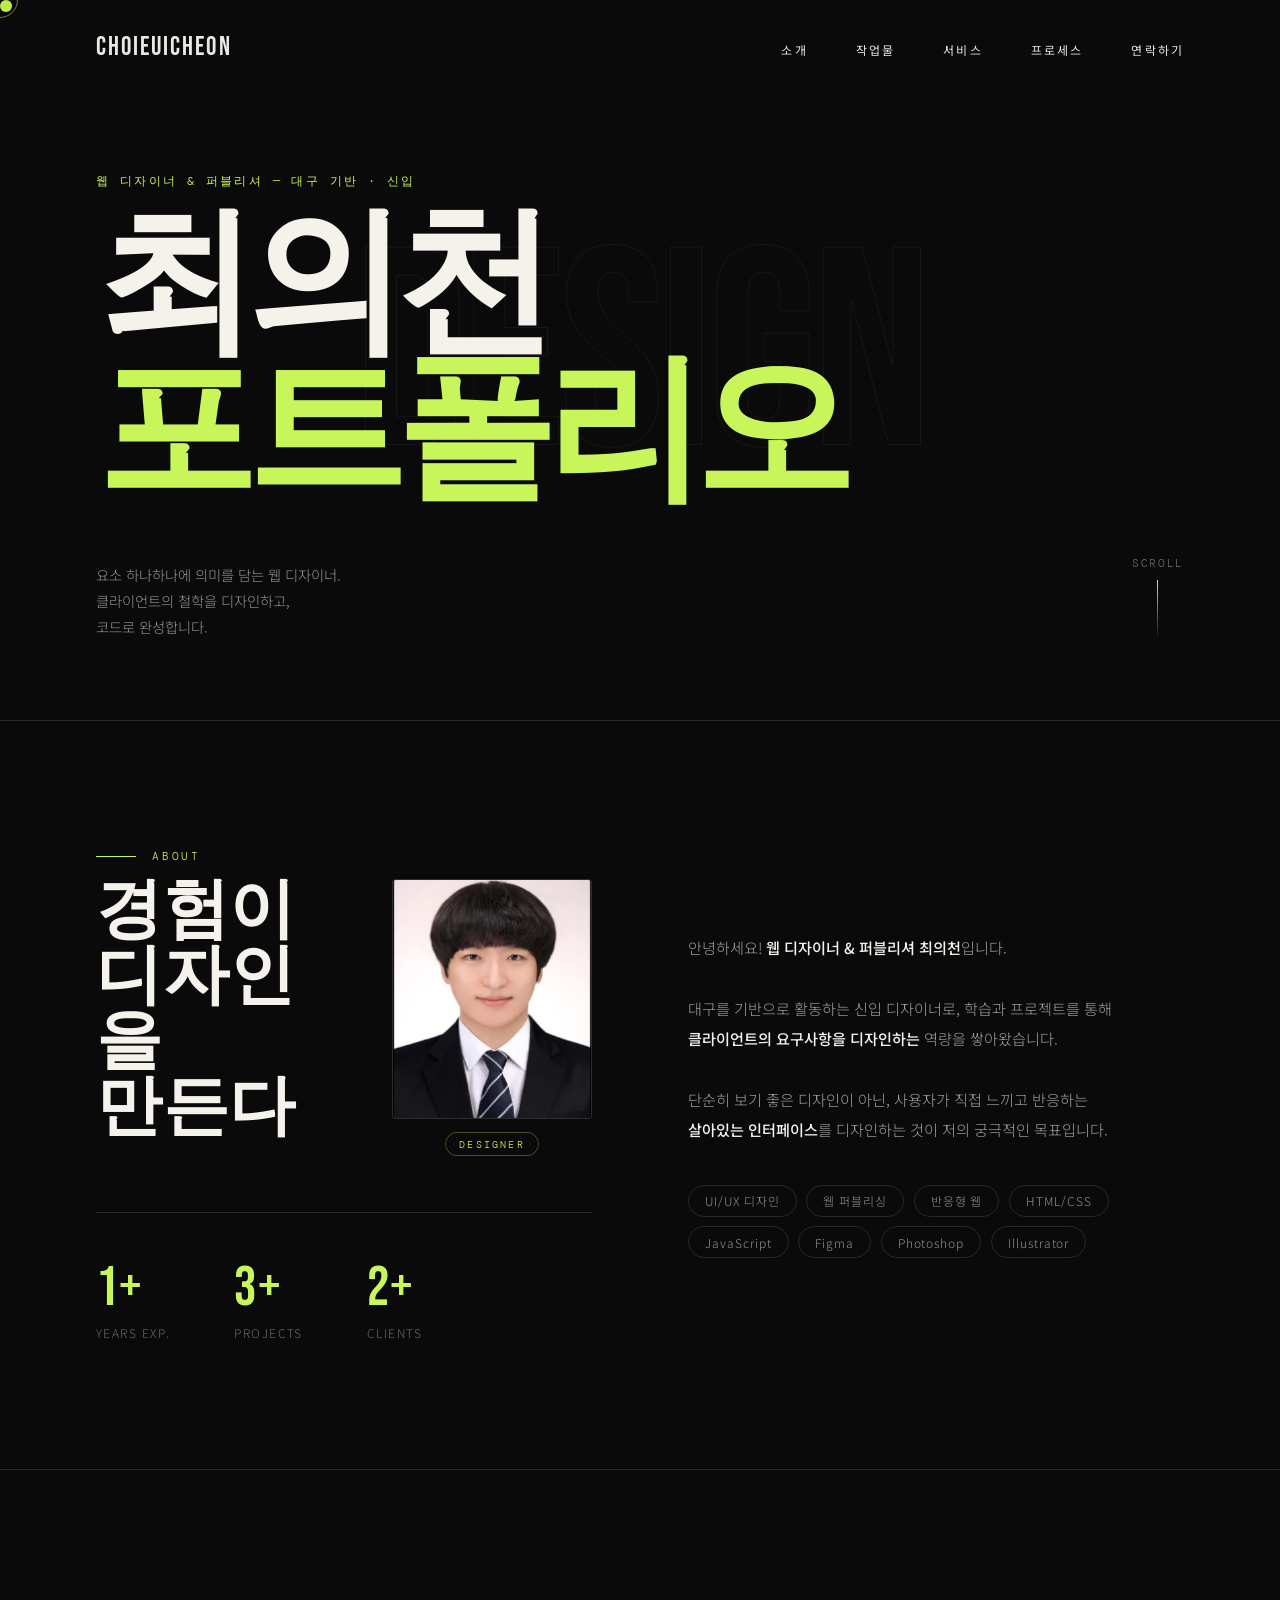
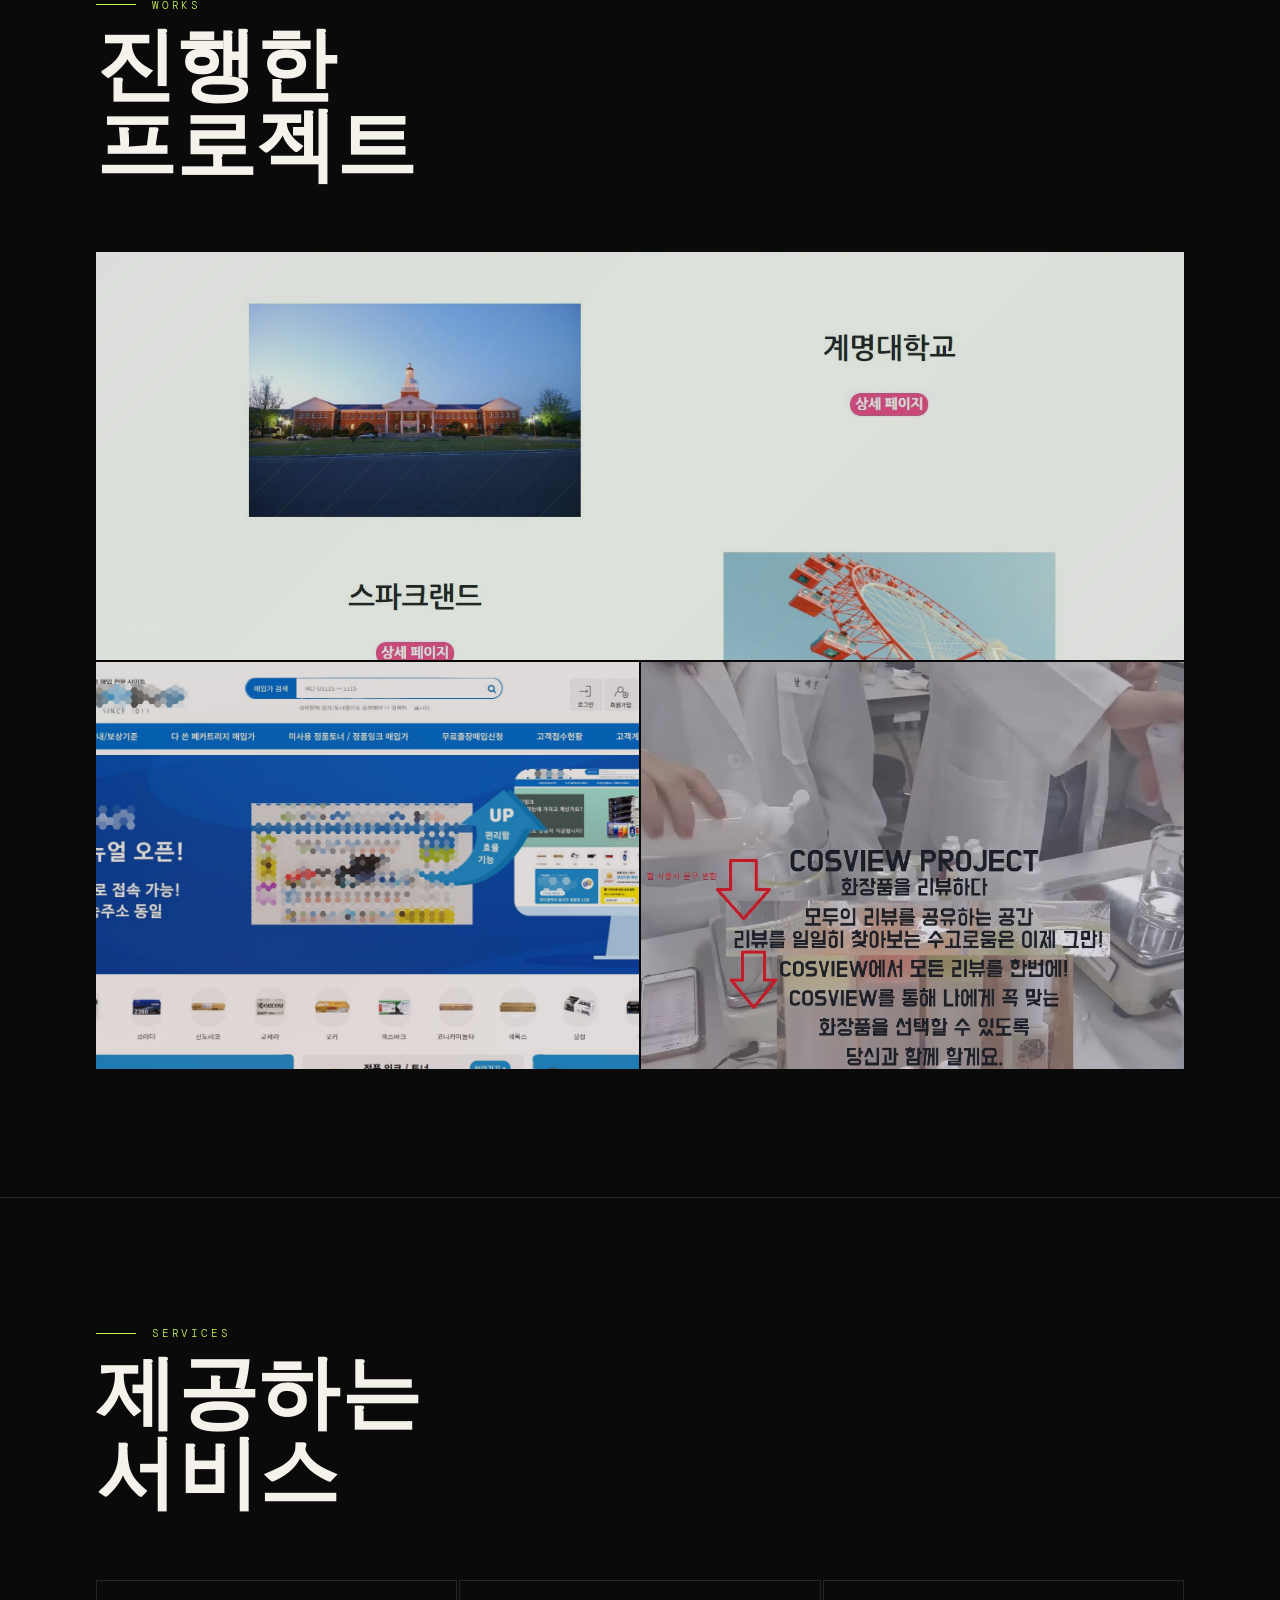
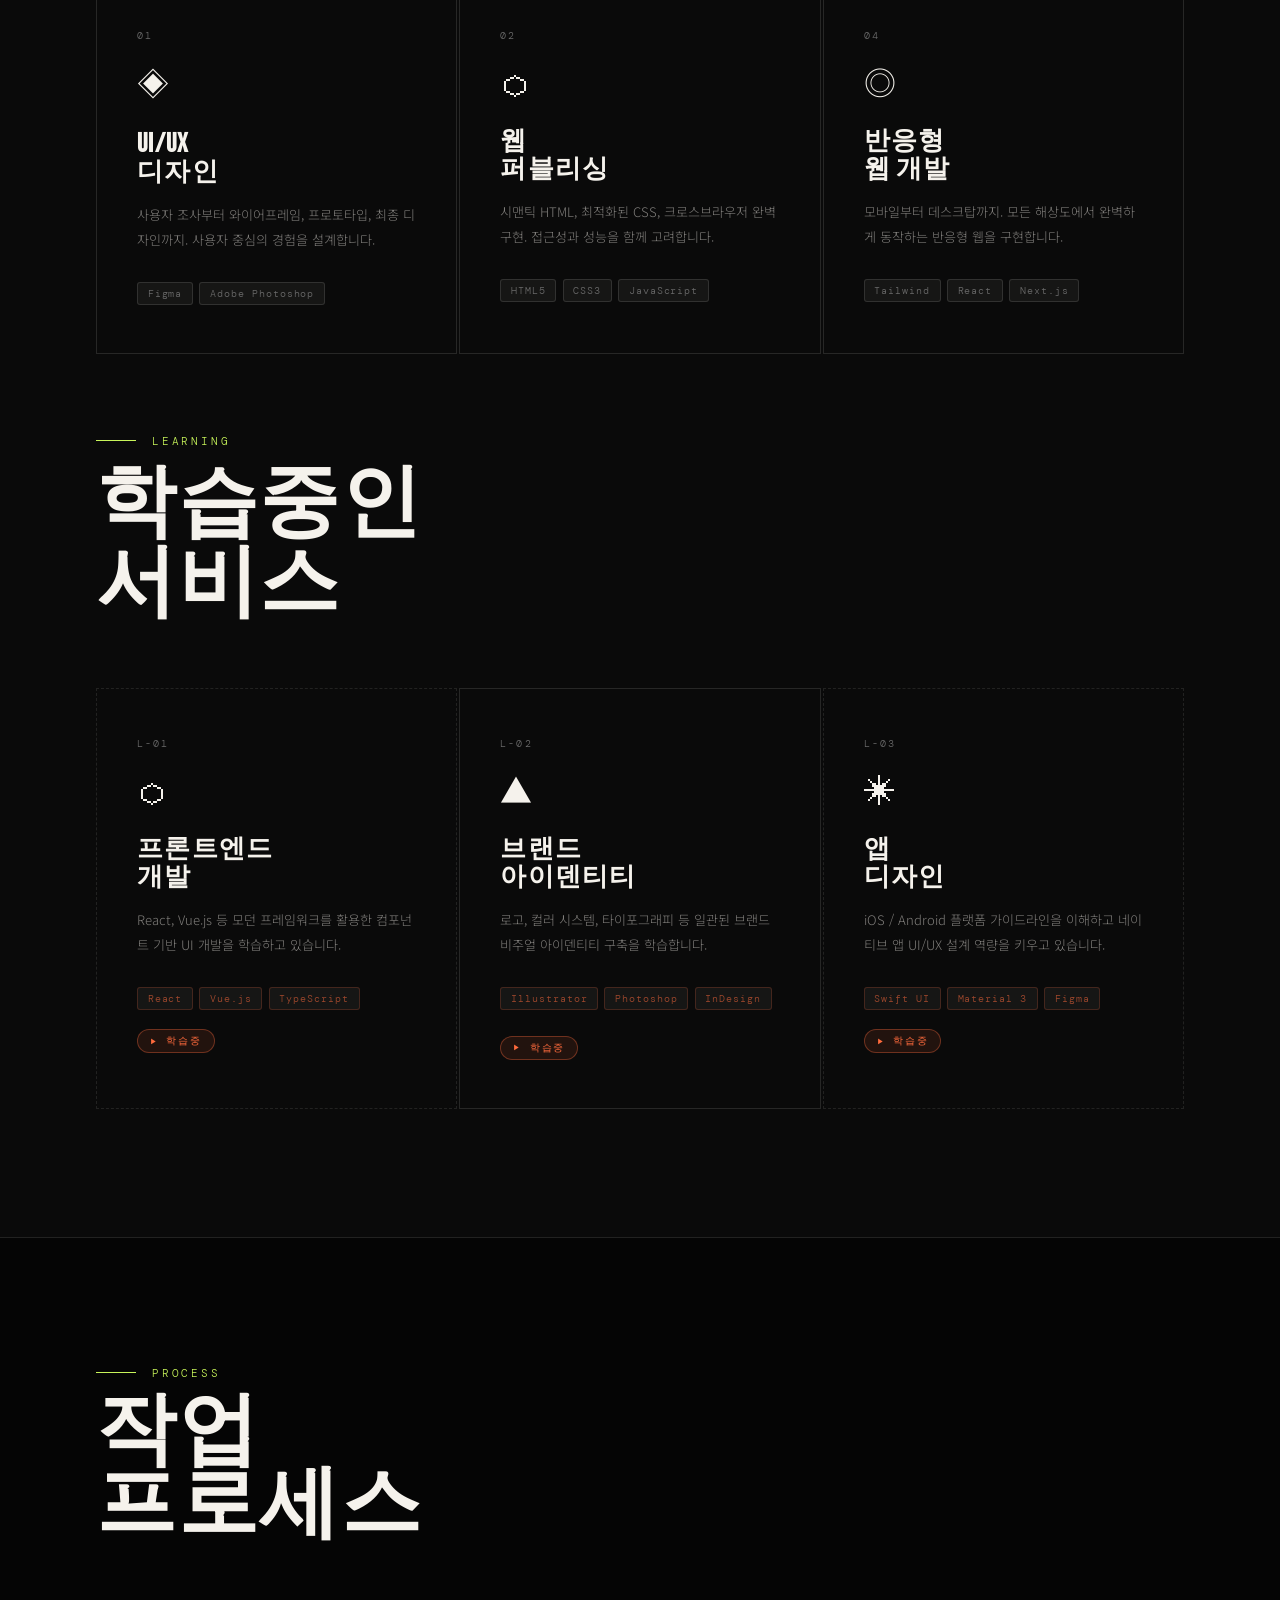
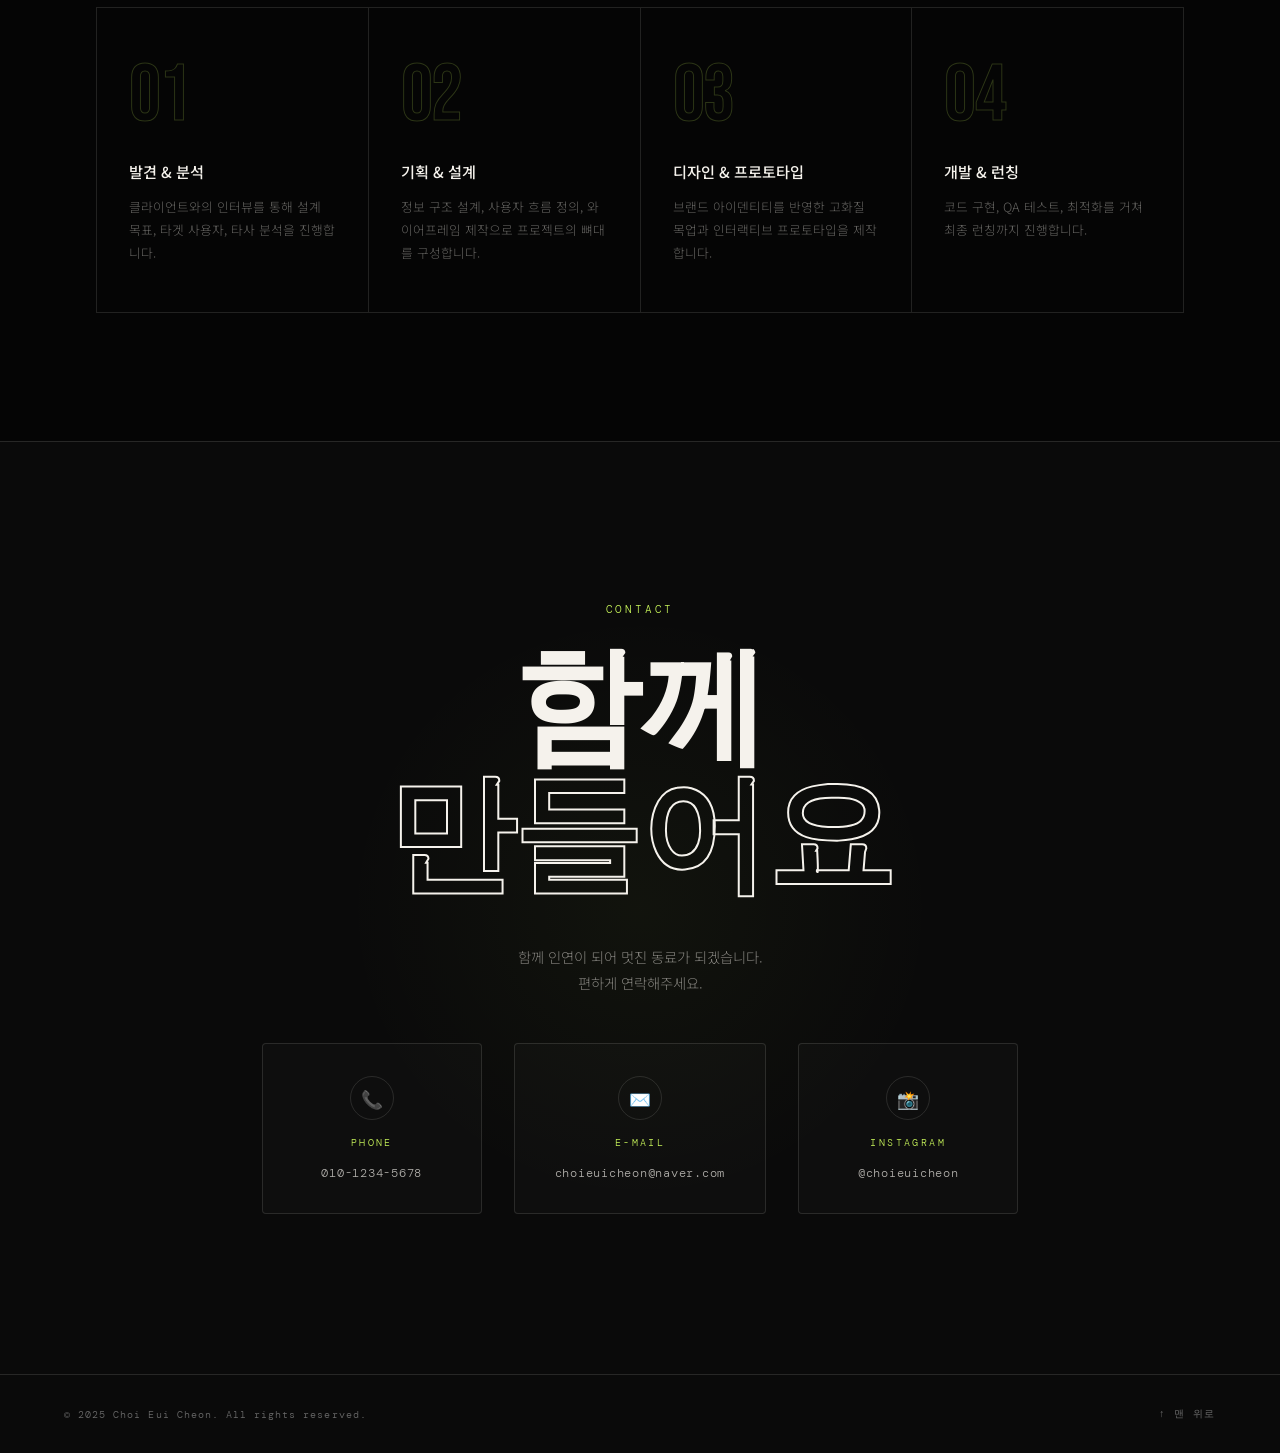
==== index.html @ fceb73e9 "26.05.11" ====
<!DOCTYPE html>
<html lang="ko">
<head>
<meta charset="UTF-8">
<meta name="viewport" content="width=1280, initial-scale=1.0, maximum-scale=1.0, user-scalable=no">
<title>최의천 — 웹 디자이너 & 퍼블리셔</title>
<link rel="preconnect" href="https://fonts.googleapis.com">
<link rel="preconnect" href="https://fonts.gstatic.com" crossorigin>
<link href="https://fonts.googleapis.com/css2?family=Bebas+Neue&family=Noto+Sans+KR:wght@300;400;500;700&family=DM+Mono:ital@0;1&display=swap" rel="stylesheet">

<style>
  *, *::before, *::after { box-sizing: border-box; margin: 0; padding: 0; }

  :root {
    --black: #0a0a0a;
    --white: #f5f2ec;
    --accent: #c8f55a;
    --accent2: #ff6b3d;
    --muted: #6b6b6b;
    --border: rgba(245,242,236,0.12);
    --font-display: 'Bebas Neue', sans-serif;
    --font-body: 'Noto Sans KR', sans-serif;
    --font-mono: 'DM Mono', monospace;
  }

  html { scroll-behavior: smooth; }

  body {
    background: var(--black);
    color: var(--white);
    font-family: var(--font-body);
    font-weight: 300;
    overflow-x: hidden;
    cursor: none;
    min-width: 1280px;
  }

  /* 커스텀 커서 */
  .cursor {
    width: 12px; height: 12px;
    background: var(--accent);
    border-radius: 50%;
    position: fixed;
    top: 0; left: 0;
    pointer-events: none;
    z-index: 9999;
    transition: transform 0.15s ease;
    mix-blend-mode: difference;
  }
  .cursor-follower {
    width: 36px; height: 36px;
    border: 1px solid var(--accent);
    border-radius: 50%;
    position: fixed;
    top: 0; left: 0;
    pointer-events: none;
    z-index: 9998;
    transition: transform 0.35s ease, width 0.3s, height 0.3s, opacity 0.3s;
    opacity: 0.5;
  }

  /* 네비게이션 */
  nav {
    position: fixed;
    top: 0; left: 0;
    width: 1280px;
    min-width: 1280px;
    z-index: 100;
    padding: 2rem 6rem;
    display: flex;
    justify-content: space-between;
    align-items: center;
    mix-blend-mode: difference;
  }

  .nav-logo {
    font-family: var(--font-display);
    font-size: 1.6rem;
    letter-spacing: 0.08em;
    color: var(--white);
    text-decoration: none;
  }

  .nav-links {
    display: flex;
    gap: 3rem;
    list-style: none;
  }

  .nav-links a {
    font-size: 0.75rem;
    letter-spacing: 0.18em;
    text-transform: uppercase;
    color: var(--white);
    text-decoration: none;
    font-weight: 400;
    transition: color 0.3s;
    position: relative;
  }

  .nav-links a::after {
    content: '';
    position: absolute;
    bottom: -4px; left: 0;
    width: 0; height: 1px;
    background: var(--accent);
    transition: width 0.3s;
  }

  .nav-links a:hover::after { width: 100%; }

  /* 히어로 섹션 */
  #hero {
    min-height: 720px;
    display: flex;
    flex-direction: column;
    justify-content: flex-end;
    padding: 0 6rem 5rem;
    position: relative;
    overflow: hidden;
  }

  .hero-bg-text {
    position: absolute;
    top: 50%;
    left: 50%;
    transform: translate(-50%, -50%);
    font-family: var(--font-display);
    font-size: 282px;
    color: transparent;
    -webkit-text-stroke: 1px rgba(245,242,236,0.05);
    white-space: nowrap;
    pointer-events: none;
    user-select: none;
    letter-spacing: -0.02em;
  }

  .hero-tag {
    font-family: var(--font-mono);
    font-size: 0.75rem;
    color: var(--accent);
    letter-spacing: 0.2em;
    text-transform: uppercase;
    margin-bottom: 1.5rem;
    opacity: 0;
    animation: fadeUp 0.8s 0.3s forwards;
  }

  .hero-title {
    font-family: var(--font-display);
    font-size: 10rem;
    line-height: 0.92;
    letter-spacing: -0.065em;
    opacity: 0;
    animation: fadeUp 0.8s 0.5s forwards;
  }

  .hero-title span {
    display: block;
    color: var(--accent);
  }

  .hero-bottom {
    display: flex;
    justify-content: space-between;
    align-items: flex-end;
    margin-top: 3rem;
    opacity: 0;
    animation: fadeUp 0.8s 0.8s forwards;
  }

  .hero-desc {
    max-width: 320px;
    font-size: 0.9rem;
    line-height: 1.8;
    color: rgba(245,242,236,0.6);
  }

  .hero-scroll {
    display: flex;
    flex-direction: column;
    align-items: center;
    gap: 0.6rem;
    font-family: var(--font-mono);
    font-size: 0.7rem;
    letter-spacing: 0.15em;
    color: var(--muted);
    text-transform: uppercase;
  }

  .scroll-line {
    width: 1px;
    height: 60px;
    background: linear-gradient(to bottom, var(--accent), transparent);
    animation: scrollDown 2s ease-in-out infinite;
  }

  @keyframes scrollDown {
    0% { transform: scaleY(0); transform-origin: top; }
    50% { transform: scaleY(1); transform-origin: top; }
    51% { transform: scaleY(1); transform-origin: bottom; }
    100% { transform: scaleY(0); transform-origin: bottom; }
  }

  @keyframes fadeUp {
    from { opacity: 0; transform: translateY(40px); }
    to { opacity: 1; transform: translateY(0); }
  }

  /* 섹션 공통 */
  section {
    padding: 8rem 6rem;
  }

  .section-label {
    font-family: var(--font-mono);
    font-size: 0.7rem;
    letter-spacing: 0.25em;
    text-transform: uppercase;
    color: var(--accent);
    margin-bottom: 1rem;
    display: flex;
    align-items: center;
    gap: 1rem;
  }

  .section-label::before {
    content: '';
    display: inline-block;
    width: 40px;
    height: 1px;
    background: var(--accent);
  }

  /* 어바웃 */
  #about {
    display: grid;
    grid-template-columns: 1fr 1fr;
    gap: 6rem;
    align-items: center;
    border-top: 1px solid var(--border);
  }

  .about-title {
    font-family: var(--font-display);
    font-size: 4.1rem;
    line-height: 1.0;
    letter-spacing: 0.01em;
  }

  .about-body {
    font-size: 0.95rem;
    line-height: 2;
    color: rgba(245,242,236,0.65);
  }

  .about-body strong {
    color: var(--white);
    font-weight: 500;
  }

  .skill-tags {
    display: flex;
    flex-wrap: wrap;
    gap: 0.6rem;
    margin-top: 2.5rem;
  }

  .skill-tag {
    padding: 0.4rem 1rem;
    border: 1px solid var(--border);
    border-radius: 100px;
    font-size: 0.75rem;
    letter-spacing: 0.08em;
    color: rgba(245,242,236,0.6);
    transition: all 0.3s;
  }

  .skill-tag:hover {
    border-color: var(--accent);
    color: var(--accent);
    background: rgba(200,245,90,0.05);
  }

  /* 어바웃 - 타이틀 + 프로필 사진 행 */
  .about-title-row {
    display: flex;
    align-items: flex-start;
    gap: 3rem;
    margin-bottom: 3rem;
  }

  .about-title-row .about-title {
    flex: 1;
  }

  .about-profile {
    flex-shrink: 0;
    display: flex;
    flex-direction: column;
    align-items: center;
    gap: 0.8rem;
    position: relative;
  }

  .about-profile-img {
    width: 200px;
    height: 240px;
    border: 1px solid var(--border);
    border-radius: 4px;
    overflow: hidden;
    position: relative;
    background: rgba(245,242,236,0.03);
    cursor: pointer;
    transition: border-color 0.3s, box-shadow 0.3s;
  }

  .about-profile-img:hover {
    border-color: var(--accent);
    box-shadow: 0 0 0 1px var(--accent), 0 8px 32px rgba(200,245,90,0.1);
  }

  .about-profile-img img {
    width: 100%;
    height: 100%;
    object-fit: cover;
    display: none;
  }

  .about-profile-img img.loaded {
    display: block;
  }

  .about-profile-placeholder {
    position: absolute;
    inset: 0;
    display: flex;
    flex-direction: column;
    align-items: center;
    justify-content: center;
    gap: 0.8rem;
    transition: opacity 0.3s;
  }

  .about-profile-img img.loaded ~ .about-profile-placeholder {
    opacity: 0;
    pointer-events: none;
  }

  .profile-icon {
    font-size: 1.4rem;
    color: var(--muted);
    width: 48px;
    height: 48px;
    border: 1px dashed var(--muted);
    border-radius: 50%;
    display: flex;
    align-items: center;
    justify-content: center;
    transition: border-color 0.3s, color 0.3s;
  }

  .about-profile-img:hover .profile-icon {
    border-color: var(--accent);
    color: var(--accent);
  }

  .profile-hint {
    font-family: var(--font-mono);
    font-size: 0.62rem;
    color: var(--muted);
    text-align: center;
    line-height: 1.6;
    letter-spacing: 0.05em;
    transition: color 0.3s;
  }

  .about-profile-img:hover .profile-hint {
    color: rgba(200,245,90,0.7);
  }

  .about-profile-badge {
    font-family: var(--font-mono);
    font-size: 0.62rem;
    letter-spacing: 0.22em;
    color: var(--accent);
    border: 1px solid rgba(200,245,90,0.3);
    padding: 0.3rem 0.8rem;
    border-radius: 100px;
  }

  .profile-url-form {
    display: none;
    position: absolute;
    bottom: calc(100% + 0.5rem);
    left: 50%;
    transform: translateX(-50%);
    background: #1a1a1a;
    border: 1px solid var(--border);
    border-radius: 8px;
    padding: 0.8rem;
    width: 240px;
    z-index: 10;
    box-shadow: 0 8px 24px rgba(0,0,0,0.5);
  }

  .profile-url-form.open { display: flex; gap: 0.4rem; }

  .profile-url-input {
    flex: 1;
    background: rgba(245,242,236,0.05);
    border: 1px solid var(--border);
    border-radius: 4px;
    padding: 0.4rem 0.6rem;
    color: var(--white);
    font-family: var(--font-mono);
    font-size: 0.68rem;
    outline: none;
  }

  .profile-url-input:focus { border-color: var(--accent); }

  .profile-url-btn {
    background: var(--accent);
    color: var(--black);
    border: none;
    border-radius: 4px;
    padding: 0.4rem 0.7rem;
    font-size: 0.7rem;
    cursor: pointer;
    font-weight: 700;
  }

  /* 스탯 */
  .stats-row {
    display: flex;
    gap: 4rem;
    margin-top: 3.5rem;
    padding-top: 3rem;
    border-top: 1px solid var(--border);
  }

  .stat-item {}

  .stat-num {
    font-family: var(--font-display);
    font-size: 3.5rem;
    line-height: 1;
    color: var(--accent);
    letter-spacing: 0.02em;
  }

  .stat-label {
    font-size: 0.75rem;
    color: var(--muted);
    letter-spacing: 0.12em;
    text-transform: uppercase;
    margin-top: 0.4rem;
  }

  /* 포트폴리오 */
  #works { border-top: 1px solid var(--border); }

  .works-header {
    display: flex;
    justify-content: space-between;
    align-items: flex-end;
    margin-bottom: 4rem;
  }

  .works-title {
    font-family: var(--font-display);
    font-size: 5rem;
    display: flex;
    gap: 1rem;
    line-height: 1;
  }

  .filter-btn {
    padding: 0.5rem 1.2rem;
    border: 1px solid var(--border);
    background: none;
    color: var(--muted);
    font-family: var(--font-mono);
    font-size: 0.7rem;
    letter-spacing: 0.15em;
    text-transform: uppercase;
    cursor: pointer;
    border-radius: 100px;
    transition: all 0.3s;
  }

  .filter-btn.active, .filter-btn:hover {
    border-color: var(--accent);
    color: var(--accent);
    background: rgba(200,245,90,0.05);
  }

  .works-grid {
    display: grid;
    grid-template-columns: 1fr 1fr;
    gap: 2px;
  }

  .work-card {
    position: relative;
    overflow: hidden;
    aspect-ratio: 4/3;
    background: #111;
    cursor: none;
  }

  .work-card:nth-child(1) { grid-column: span 2; aspect-ratio: 16/6; }

  .work-visual {
    width: 100%;
    height: 100%;
    transition: transform 0.7s cubic-bezier(0.25, 0.46, 0.45, 0.94);
    display: flex;
    align-items: center;
    justify-content: center;
    font-family: var(--font-display);
    font-size: 4rem;
    letter-spacing: 0.05em;
    color: rgba(255,255,255,0.05);
  }

  /* 각 프로젝트 배경 */
  .work-card:nth-child(1) .work-visual { background: linear-gradient(135deg, #0d1f0a 0%, #1a3d12 50%, #0d1f0a 100%); color: rgba(200,245,90,0.08); font-size: 8rem; }
  .work-card:nth-child(2) .work-visual { background: linear-gradient(135deg, #1a0a0a 0%, #3d1212 100%); color: rgba(255,107,61,0.08); }
  .work-card:nth-child(3) .work-visual { background: linear-gradient(135deg, #0a0a1a 0%, #12123d 100%); color: rgba(100,150,255,0.08); }
  .work-card:nth-child(4) .work-visual { background: linear-gradient(135deg, #1a1a0a 0%, #3d3d12 100%); color: rgba(255,220,80,0.08); }
  .work-card:nth-child(5) .work-visual { background: linear-gradient(135deg, #0a1a1a 0%, #123d3d 100%); color: rgba(80,220,200,0.08); }

  /* 실제 디자인 패턴 오버레이 */
  .work-card::before {
    content: '';
    position: absolute;
    inset: 0;
    z-index: 1;
    opacity: 0.15;
  }

  .work-card:nth-child(1)::before {
    background: repeating-linear-gradient(
      -45deg,
      transparent,
      transparent 30px,
      rgba(200,245,90,0.3) 30px,
      rgba(200,245,90,0.3) 31px
    );
  }

  .work-card:nth-child(2)::before {
    background: radial-gradient(circle at 30% 70%, rgba(255,107,61,0.3) 0%, transparent 60%);
  }

  .work-overlay {
    position: absolute;
    inset: 0;
    background: rgba(10,10,10,0.85);
    opacity: 0;
    transition: opacity 0.4s ease;
    display: flex;
    flex-direction: column;
    justify-content: flex-end;
    padding: 2.5rem;
    z-index: 2;
  }

  .work-card:hover .work-overlay { opacity: 1; }
  .work-card:hover .work-visual { transform: scale(1.04); }

  .work-category {
    font-family: var(--font-mono);
    font-size: 0.65rem;
    letter-spacing: 0.2em;
    text-transform: uppercase;
    color: var(--accent);
    margin-bottom: 0.6rem;
  }

  .work-name {
    font-family: var(--font-display);
    font-size: 2rem;
    letter-spacing: 0.05em;
    line-height: 1;
    margin-bottom: 0.8rem;
  }

  .work-desc {
    font-size: 0.8rem;
    color: rgba(245,242,236,0.6);
    line-height: 1.6;
    margin-bottom: 1.5rem;
  }

  .work-link {
    display: inline-flex;
    align-items: center;
    gap: 0.6rem;
    font-size: 0.75rem;
    letter-spacing: 0.15em;
    text-transform: uppercase;
    color: var(--accent);
    text-decoration: none;
    font-family: var(--font-mono);
  }

  .work-link::after {
    content: '→';
    transition: transform 0.3s;
  }

  .work-link:hover::after { transform: translateX(4px); }

  /* 항상 보이는 하단 정보 */
  .work-info {
    position: absolute;
    bottom: 1.5rem;
    left: 2rem;
    z-index: 1;
  }

  .work-num {
    font-family: var(--font-mono);
    font-size: 0.65rem;
    color: rgba(245,242,236,0.25);
    letter-spacing: 0.1em;
  }

  /* 서비스 */
  #services {
    border-top: 1px solid var(--border);
  }

  .services-title {
    font-family: var(--font-display);
    font-size: 5rem;
    letter-spacing: 0.02em;
    line-height: 1;
    margin-bottom: 4rem;
  }

  .services-grid {
    display: grid;
    grid-template-columns: repeat(3, 1fr);
    gap: 2px;
  }

  .service-item {
    padding: 3rem 2.5rem;
    border: 1px solid var(--border);
    position: relative;
    overflow: hidden;
    transition: border-color 0.3s;
  }

  .service-item::before {
    content: '';
    position: absolute;
    bottom: 0; left: 0;
    width: 0;
    height: 2px;
    background: var(--accent);
    transition: width 0.5s cubic-bezier(0.25, 0.46, 0.45, 0.94);
  }

  .service-item:hover::before { width: 100%; }
  .service-item:hover { border-color: rgba(200,245,90,0.2); }

  /* 학습중 서비스 */
  .learning-grid {
    opacity: 0.85;
  }

  .learning-item {
    border-style: dashed !important;
    border-color: rgba(245,242,236,0.1) !important;
    position: relative;
  }

  .learning-item::before {
    background: var(--accent2) !important;
  }

  .learning-item:hover {
    border-color: rgba(255,107,61,0.3) !important;
    opacity: 1;
  }

  .learning-badge {
    display: inline-block;
    margin-top: 1.2rem;
    padding: 0.25rem 0.75rem;
    border-radius: 100px;
    background: rgba(255,107,61,0.1);
    border: 1px solid rgba(255,107,61,0.35);
    font-family: var(--font-mono);
    font-size: 0.6rem;
    letter-spacing: 0.18em;
    color: var(--accent2);
    text-transform: uppercase;
  }

  .learning-badge::before {
    content: '▶ ';
    font-size: 0.45rem;
    vertical-align: middle;
    margin-right: 2px;
    animation: blink 1.4s ease-in-out infinite;
  }

  @keyframes blink {
    0%, 100% { opacity: 1; }
    50% { opacity: 0.2; }
  }

  .learning-pill {
    border-color: rgba(255,107,61,0.2) !important;
    color: rgba(255,107,61,0.6) !important;
  }

  .learning-pill:hover {
    border-color: var(--accent2) !important;
    color: var(--accent2) !important;
    background: rgba(255,107,61,0.05) !important;
  }

  .service-icon {
    font-size: 2rem;
    margin-bottom: 1.5rem;
    display: block;
  }

  .service-num {
    font-family: var(--font-mono);
    font-size: 0.65rem;
    color: var(--muted);
    letter-spacing: 0.2em;
    margin-bottom: 1rem;
    display: block;
  }

  .service-name {
    font-family: var(--font-display);
    font-size: 1.6rem;
    letter-spacing: 0.05em;
    margin-bottom: 1rem;
    line-height: 1.1;
  }

  .service-desc {
    font-size: 0.82rem;
    line-height: 1.9;
    color: rgba(245,242,236,0.5);
  }

  .service-tools {
    display: flex;
    flex-wrap: wrap;
    gap: 0.4rem;
    margin-top: 1.8rem;
  }

  .tool-pill {
    font-family: var(--font-mono);
    font-size: 0.6rem;
    letter-spacing: 0.1em;
    padding: 0.25rem 0.6rem;
    background: rgba(245,242,236,0.05);
    border: 1px solid var(--border);
    border-radius: 3px;
    color: var(--muted);
  }

  /* 프로세스 */
  #process {
    border-top: 1px solid var(--border);
    background: #050505;
  }

  .process-title {
    font-family: var(--font-display);
    font-size: 5rem;
    letter-spacing: 0.02em;
    line-height: 0.92;
    margin-bottom: 4rem;
  }

  .process-steps {
    display: grid;
    grid-template-columns: repeat(4, 1fr);
    gap: 0;
    border: 1px solid var(--border);
    border-right: none;
  }

  .process-step {
    padding: 3rem 2rem;
    border-right: 1px solid var(--border);
    position: relative;
  }

  .process-step-num {
    font-family: var(--font-display);
    font-size: 5rem;
    color: transparent;
    -webkit-text-stroke: 1px rgba(200,245,90,0.2);
    line-height: 1;
    margin-bottom: 1.5rem;
    letter-spacing: -0.02em;
  }

  .process-step-name {
    font-size: 0.95rem;
    font-weight: 500;
    margin-bottom: 0.8rem;
    color: var(--white);
  }

  .process-step-desc {
    font-size: 0.8rem;
    line-height: 1.8;
    color: rgba(245,242,236,0.4);
  }

  /* 컨택트 */
  #contact {
    border-top: 1px solid var(--border);
    text-align: center;
    padding: 10rem 4rem;
    position: relative;
    overflow: hidden;
  }

  .contact-bg {
    position: absolute;
    top: 50%; left: 50%;
    transform: translate(-50%, -50%);
    width: 600px; height: 600px;
    background: radial-gradient(circle, rgba(200,245,90,0.04) 0%, transparent 70%);
    pointer-events: none;
  }

  .contact-label {
    font-family: var(--font-mono);
    font-size: 0.7rem;
    letter-spacing: 0.25em;
    text-transform: uppercase;
    color: var(--accent);
    margin-bottom: 2rem;
  }

  .contact-title {
    font-family: var(--font-display);
    font-size: 8rem;
    line-height: 1.0;
    letter-spacing: -0.01em;
    margin-bottom: 2.5rem;
  }

  .contact-title em {
    font-style: normal;
    -webkit-text-stroke: 2px var(--white);
    color: transparent;
  }

  .contact-sub {
    font-size: 0.9rem;
    color: rgba(245,242,236,0.5);
    line-height: 1.8;
    max-width: 400px;
    margin: 0 auto 3rem;
  }

  .contact-info-grid {
    display: flex;
    justify-content: center;
    gap: 2rem;
    flex-wrap: wrap;
    margin-bottom: 0;
  }

  .contact-info-card {
    display: flex;
    flex-direction: column;
    align-items: center;
    gap: 1rem;
    padding: 2rem 2.5rem;
    border: 1px solid var(--border);
    border-radius: 4px;
    text-decoration: none;
    color: var(--white);
    min-width: 220px;
    position: relative;
    overflow: hidden;
    transition: border-color 0.35s, box-shadow 0.35s;
    background: rgba(245,242,236,0.02);
  }

  .contact-info-card::before {
    content: '';
    position: absolute;
    inset: 0;
    background: rgba(200,245,90,0.04);
    opacity: 0;
    transition: opacity 0.35s;
  }

  .contact-info-card:hover {
    border-color: var(--accent);
    box-shadow: 0 0 0 1px var(--accent), 0 8px 40px rgba(200,245,90,0.08);
  }

  .contact-info-card:hover::before { opacity: 1; }

  .contact-info-icon {
    width: 44px;
    height: 44px;
    border: 1px solid var(--border);
    border-radius: 50%;
    display: flex;
    align-items: center;
    justify-content: center;
    font-size: 1.1rem;
    transition: border-color 0.35s, background 0.35s;
  }

  .contact-info-card:hover .contact-info-icon {
    border-color: var(--accent);
    background: rgba(200,245,90,0.1);
  }

  .contact-info-type {
    font-family: var(--font-mono);
    font-size: 0.62rem;
    letter-spacing: 0.25em;
    text-transform: uppercase;
    color: var(--accent);
  }

  .contact-info-value {
    font-family: var(--font-mono);
    font-size: 0.78rem;
    letter-spacing: 0.06em;
    color: rgba(245,242,236,0.7);
    transition: color 0.35s;
    word-break: break-all;
    text-align: center;
  }

  .contact-info-card:hover .contact-info-value {
    color: var(--white);
  }

  .contact-links {
    display: flex;
    justify-content: center;
    gap: 3rem;
    margin-top: 4rem;
  }

  .contact-link {
    font-family: var(--font-mono);
    font-size: 0.7rem;
    letter-spacing: 0.15em;
    text-transform: uppercase;
    color: var(--muted);
    text-decoration: none;
    transition: color 0.3s;
  }

  .contact-link:hover { color: var(--accent); }

  /* 푸터 */
  footer {
    border-top: 1px solid var(--border);
    padding: 2rem 4rem;
    display: flex;
    justify-content: space-between;
    align-items: center;
  }

  .footer-copy {
    font-family: var(--font-mono);
    font-size: 0.65rem;
    color: var(--muted);
    letter-spacing: 0.1em;
  }

  .footer-back {
    font-family: var(--font-mono);
    font-size: 0.65rem;
    letter-spacing: 0.15em;
    text-transform: uppercase;
    color: var(--muted);
    text-decoration: none;
    transition: color 0.3s;
  }

  .footer-back:hover { color: var(--accent); }

  /* 스크롤 애니메이션 */
  .reveal {
    opacity: 0;
    transform: translateY(30px);
    transition: opacity 0.8s ease, transform 0.8s ease;
  }

  .reveal.visible {
    opacity: 1;
    transform: translateY(0);
  }

  /* 반응형 비활성화 — 고정 레이아웃 유지 */
  @media (max-width: 0px) {
    nav { padding: 1.5rem 2rem; }
    .nav-links { display: none; }
    #hero { padding: 0 2rem 4rem; }
    section { padding: 5rem 2rem; }
    #about { grid-template-columns: 1fr; gap: 3rem; }
    .works-grid { grid-template-columns: 1fr; }
    .work-card:nth-child(1) { grid-column: span 1; aspect-ratio: 4/3; }
    .services-grid { grid-template-columns: 1fr; }
    .process-steps { grid-template-columns: 1fr 1fr; }
    footer { padding: 1.5rem 2rem; flex-direction: column; gap: 1rem; }
    .works-header { flex-direction: column; align-items: flex-start; gap: 2rem; }
  }
</style>
</head>
<body>

<div class="cursor" id="cursor"></div>
<div class="cursor-follower" id="cursorFollower"></div>

<!-- 네비게이션 -->
<nav>
  <a href="#hero" class="nav-logo">CHOIEUICHEON</a>
  <ul class="nav-links">
    <li><a href="#about">소개</a></li>
    <li><a href="#works">작업물</a></li>
    <li><a href="#services">서비스</a></li>
    <li><a href="#process">프로세스</a></li>
    <li><a href="#contact">연락하기</a></li>
  </ul>
</nav>

<!-- 히어로 -->
<section id="hero">
  <div class="hero-bg-text" aria-hidden="true">DESIGN</div>
  <div class="hero-tag">웹 디자이너 & 퍼블리셔 — 대구 기반 · 신입</div>
  <h1 class="hero-title">
    최의천<br>
    <span>포트폴리오</span>
  </h1>
  <div class="hero-bottom">
    <p class="hero-desc">
      요소 하나하나에 의미를 담는 웹 디자이너.<br>
      클라이언트의 철학을 디자인하고,<br>
      코드로 완성합니다.
    </p>
    <div class="hero-scroll">
      <span>Scroll</span>
      <div class="scroll-line"></div>
    </div>
  </div>
</section>

<!-- 어바웃 -->
<section id="about">
  <div>
    <div class="section-label">About</div>
    <div class="about-title-row">
      <h2 class="about-title reveal">경험이<br>디자인을<br>만든다</h2>
      <div class="about-profile reveal">
        <div class="about-profile-img">
          <img src="[data-uri]" alt="프로필 사진" id="profileImg" class="loaded" />
          <div class="about-profile-placeholder">
          </div>
        </div>
        <div class="about-profile-badge">DESIGNER</div>
      </div>
    </div>
    <div class="stats-row reveal">
      <div class="stat-item">
        <div class="stat-num">1+</div>
        <div class="stat-label">Years Exp.</div>
      </div>
      <div class="stat-item">
        <div class="stat-num">3+</div>
        <div class="stat-label">Projects</div>
      </div>
      <div class="stat-item">
        <div class="stat-num">2+</div>
        <div class="stat-label">Clients</div>
      </div>
    </div>
  </div>
  <div class="reveal">
    <p class="about-body">
      안녕하세요! <strong>웹 디자이너 & 퍼블리셔 최의천</strong>입니다.<br><br>
      대구를 기반으로 활동하는 신입 디자이너로, 학습과 프로젝트를 통해<br>
      <strong>클라이언트의 요구사항을 디자인하는</strong> 역량을 쌓아왔습니다.<br><br>
      단순히 보기 좋은 디자인이 아닌, 사용자가 직접 느끼고 반응하는<br>
      <strong>살아있는 인터페이스</strong>를 디자인하는 것이 저의 궁극적인 목표입니다.
    </p>
    <div class="skill-tags">
      <span class="skill-tag">UI/UX 디자인</span>
      <span class="skill-tag">웹 퍼블리싱</span>
      <span class="skill-tag">반응형 웹</span>
      <span class="skill-tag">HTML/CSS</span>
      <span class="skill-tag">JavaScript</span>
      <span class="skill-tag">Figma</span>
      <span class="skill-tag">Photoshop</span>
      <span class="skill-tag">Illustrator</span>
    </div>
  </div>
</section>

<!-- 작업물 -->
<section id="works">
  <div class="works-header reveal">
    <div>
      <div class="section-label">Works</div>
      <h2 class="works-title">진행한  <br>프로젝트</h2>
    </div>
  </div>

  <div class="works-grid reveal">
    <div class="work-card" id="lookplace-card" onclick="openLookplaceGallery()">
      <div class="work-visual" style="padding:0;overflow:hidden;">
        <img src="[data-uri]" alt="Lookplace 메인" style="width:100%;height:100%;object-fit:cover;display:block;opacity:0.85;transition:opacity 0.4s;" onerror="this.style.display='none';this.parentElement.innerHTML='LOOKPLACE';" />
      </div>
      <div class="work-info"><div class="work-num">01/03</div></div>
      <div class="work-overlay">
        <div class="work-category">디자인 · UI/UX</div>
        <div class="work-name">LOOKPLACE PROJECT</div>
        <p class="work-desc">원하는 지역 및 현재 지역의 놀거리 및 볼거리 정보를 제공해주는 앱 프로젝트 입니다.</p>
        <a href="#" class="work-link" onclick="event.stopPropagation(); openLookplaceGallery();">갤러리 보기 ↗</a>
      </div>
    </div>

    <div class="work-card" id="ink49-card" onclick="openInk49Gallery()" style="cursor:pointer;">
      <div class="work-visual" style="padding:0;overflow:hidden;">
        <img src="[data-uri]" alt="INK49 리뉴얼" style="width:100%;height:100%;object-fit:cover;display:block;opacity:0.85;transition:transform 0.7s cubic-bezier(0.25,0.46,0.45,0.94);" />
      </div>
      <div class="work-info"><div class="work-num">02/03</div></div>
      <div class="work-overlay">
        <div class="work-category">디자인 · UI/UX</div>
        <div class="work-name">Hompage Renewal</div>
        <p class="work-desc">업체에서 운영하는 물품 매입사이트의 노후화된 디자인 리뉴얼 일부를 담당하였습니다.</p>
        <a href="#" class="work-link" onclick="event.stopPropagation();openInk49Gallery();">갤러리 보기 ↗</a>
      </div>
    </div>

    <div class="work-card" id="cosview-card" onclick="openCosviewGallery()" style="cursor:pointer;">
      <div class="work-visual" style="padding:0;overflow:hidden;">
        <img src="[data-uri]" alt="COSVIEW 메인" style="width:100%;height:100%;object-fit:cover;display:block;opacity:0.85;transition:transform 0.7s cubic-bezier(0.25,0.46,0.45,0.94);" />
      </div>
      <div class="work-info"><div class="work-num">03/03</div></div>
      <div class="work-overlay">
        <div class="work-category">반응형 웹 디자인 · UI/UX</div>
        <div class="work-name">COSVIEW PROJECT</div>
        <p class="work-desc">일상 속 화장품의 정보와 구매를 위한 앱 사이드 프로젝트입니다.</p>
        <a href="#" class="work-link" onclick="event.stopPropagation();openCosviewGallery();">갤러리 보기 ↗</a>
      </div>
    </div>
</section>

<!-- 서비스 -->
<section id="services">
  <div class="section-label reveal">Services</div>
  <h2 class="services-title reveal">제공하는<br>서비스</h2>
  <div class="services-grid reveal">
    <div class="service-item">
      <span class="service-num">01</span>
      <span class="service-icon">◈</span>
      <h3 class="service-name">UI/UX<br>디자인</h3>
      <p class="service-desc">사용자 조사부터 와이어프레임, 프로토타입, 최종 디자인까지. 사용자 중심의 경험을 설계합니다.</p>
      <div class="service-tools">
        <span class="tool-pill">Figma</span>
        <span class="tool-pill">Adobe Photoshop</span>
      </div>
    </div>
    <div class="service-item">
      <span class="service-num">02</span>
      <span class="service-icon">⬡</span>
      <h3 class="service-name">웹<br>퍼블리싱</h3>
      <p class="service-desc">시맨틱 HTML, 최적화된 CSS, 크로스브라우저 완벽 구현. 접근성과 성능을 함께 고려합니다.</p>
      <div class="service-tools">
        <span class="tool-pill">HTML5</span>
        <span class="tool-pill">CSS3</span>
        <span class="tool-pill">JavaScript</span>
      </div>
    </div>
    <div class="service-item">
      <span class="service-num">04</span>
      <span class="service-icon">◎</span>
      <h3 class="service-name">반응형<br>웹 개발</h3>
      <p class="service-desc">모바일부터 데스크탑까지. 모든 해상도에서 완벽하게 동작하는 반응형 웹을 구현합니다.</p>
      <div class="service-tools">
        <span class="tool-pill">Tailwind</span>
        <span class="tool-pill">React</span>
        <span class="tool-pill">Next.js</span>
      </div>
    </div>
  </div>

  <!-- 학습중인 서비스 -->
  <div class="section-label reveal" style="margin-top: 5rem;">Learning</div>
  <h2 class="services-title reveal">학습중인<br>서비스</h2>
  <div class="services-grid reveal learning-grid">
    <div class="service-item learning-item">
      <span class="service-num">L-01</span>
      <span class="service-icon">⬡</span>
      <h3 class="service-name">프론트엔드<br>개발</h3>
      <p class="service-desc">React, Vue.js 등 모던 프레임워크를 활용한 컴포넌트 기반 UI 개발을 학습하고 있습니다.</p>
      <div class="service-tools">
        <span class="tool-pill learning-pill">React</span>
        <span class="tool-pill learning-pill">Vue.js</span>
        <span class="tool-pill learning-pill">TypeScript</span>
      </div>
      <span class="learning-badge">학습중</span>
    </div>
    <div class="service-item">
      <span class="service-num">L-02</span>
      <span class="service-icon">▲</span>
      <h3 class="service-name">브랜드<br>아이덴티티</h3>
      <p class="service-desc">로고, 컬러 시스템, 타이포그래피 등 일관된 브랜드 비주얼 아이덴티티 구축을 학습합니다.</p>
      <div class="service-tools">
        <span class="tool-pill learning-pill">Illustrator</span>
        <span class="tool-pill learning-pill">Photoshop</span>
        <span class="tool-pill learning-pill">InDesign</span>
      <span class="learning-badge">학습중</span>
      </div>
    </div>

    <div class="service-item learning-item">
      <span class="service-num">L-03</span>
      <span class="service-icon">✳</span>
      <h3 class="service-name">앱<br>디자인</h3>
      <p class="service-desc">iOS / Android 플랫폼 가이드라인을 이해하고 네이티브 앱 UI/UX 설계 역량을 키우고 있습니다.</p>
      <div class="service-tools">
        <span class="tool-pill learning-pill">Swift UI</span>
        <span class="tool-pill learning-pill">Material 3</span>
        <span class="tool-pill learning-pill">Figma</span>
      </div>
      <span class="learning-badge">학습중</span>
    </div>
  </div>
</section>

<!-- 프로세스 -->
<section id="process">
  <div class="section-label reveal">Process</div>
  <h2 class="process-title reveal">작업<br>프로세스</h2>
  <div class="process-steps reveal">
    <div class="process-step">
      <div class="process-step-num">01</div>
      <h3 class="process-step-name">발견 & 분석</h3>
      <p class="process-step-desc">클라이언트와의 인터뷰를 통해 설계 목표, 타겟 사용자, 타사 분석을 진행합니다.</p>
    </div>
    <div class="process-step">
      <div class="process-step-num">02</div>
      <h3 class="process-step-name">기획 & 설계</h3>
      <p class="process-step-desc">정보 구조 설계, 사용자 흐름 정의, 와이어프레임 제작으로 프로젝트의 뼈대를 구성합니다.</p>
    </div>
    <div class="process-step">
      <div class="process-step-num">03</div>
      <h3 class="process-step-name">디자인 & 프로토타입</h3>
      <p class="process-step-desc">브랜드 아이덴티티를 반영한 고화질 목업과 인터랙티브 프로토타입을 제작합니다.</p>
    </div>
    <div class="process-step">
      <div class="process-step-num">04</div>
      <h3 class="process-step-name">개발 & 런칭</h3>
      <p class="process-step-desc">코드 구현, QA 테스트, 최적화를 거쳐 최종 런칭까지 진행합니다.</p>
    </div>
  </div>
</section>

<!-- 컨택트 -->
<section id="contact">
  <div class="contact-bg" aria-hidden="true"></div>
  <div class="contact-label">Contact</div>
  <h2 class="contact-title reveal">
    함께<br><em>만들어요</em>
  </h2>
  <p class="contact-sub reveal">함께 인연이 되어 멋진 동료가 되겠습니다. <br>편하게 연락해주세요.</p>

  <div class="contact-info-grid reveal">

    <!-- 전화번호 -->
    <a class="contact-info-card">
      <div class="contact-info-icon">📞</div>
      <span class="contact-info-type">Phone</span>
      <span class="contact-info-value">010-1234-5678</span>
    </a>

    <!-- 이메일 -->
    <a class="contact-info-card">
      <div class="contact-info-icon">✉️</div>
      <span class="contact-info-type">E-mail</span>
      <span class="contact-info-value">choieuicheon@naver.com</span>
    </a>

    <!-- 인스타그램 -->
    <a href="https://www.instagram.com/choieuicheon/" target="_blank" rel="noopener" class="contact-info-card">
      <div class="contact-info-icon">📸</div>
      <span class="contact-info-type">Instagram</span>
      <span class="contact-info-value">@choieuicheon</span>
    </a>

  </div>
</section>

<footer>
  <span class="footer-copy">© 2025 Choi Eui Cheon. All rights reserved.</span>
  <a href="#hero" class="footer-back">↑ 맨 위로</a>
</footer>


<!-- ===== INK49 갤러리 라이트박스 ===== -->
<div id="ink49-gallery" style="display:none; position:fixed; inset:0; z-index:2000;
  background:rgba(5,5,5,0.96); backdrop-filter:blur(12px); overflow-y:auto;">

  <!-- 닫기 버튼 -->
  <button onclick="closeInk49Gallery()" style="
    position:fixed; top:2rem; right:2.5rem; z-index:2010;
    background:none; border:1px solid rgba(245,242,236,0.18); color:#f5f2ec;
    font-family:'DM Mono',monospace; font-size:0.75rem; letter-spacing:0.15em;
    padding:0.6rem 1.2rem; border-radius:100px; cursor:pointer;
    transition:border-color 0.3s, color 0.3s; backdrop-filter:blur(8px);"
    onmouseover="this.style.borderColor='#c8f55a';this.style.color='#c8f55a';"
    onmouseout="this.style.borderColor='rgba(245,242,236,0.18)';this.style.color='#f5f2ec';">
    ESC / 닫기 ✕
  </button>

  <!-- 헤더 -->
  <div style="padding:4rem 4rem 2rem; max-width:1400px; margin:0 auto;">
    <div style="font-family:'DM Mono',monospace; font-size:0.7rem; letter-spacing:0.25em;
      text-transform:uppercase; color:#c8f55a; margin-bottom:0.8rem;
      display:flex; align-items:center; gap:1rem;">
      <span style="display:inline-block;width:40px;height:1px;background:#c8f55a;"></span>
      Project 02
    </div>
    <h2 style="font-family:'Bebas Neue',sans-serif; font-size:clamp(3rem,7vw,6rem);
      line-height:0.9; letter-spacing:0.02em; color:#f5f2ec; margin-bottom:1rem;">
      INK49TORNER49<br><span style="color:#c8f55a;">RENEWAL</span>
    </h2>
    <p style="font-size:0.9rem; color:rgba(245,242,236,0.55); max-width:520px;
      line-height:1.8; margin-bottom:0.5rem;">
      업체에서 운영하는 토너·잉크 매입 전문 사이트의 리뉴얼 디자인 중 일부를 담당하였습니다.<br>
      기존 노후화된 디자인 및 UI/UX를 개선하여 가독성 향상과 접근성을 향상. 
    </p>
    <div style="display:flex; gap:0.6rem; flex-wrap:wrap; margin-top:1.2rem;">
      <span style="padding:0.3rem 0.9rem;border:1px solid rgba(245,242,236,0.15);border-radius:100px;font-size:0.7rem;letter-spacing:0.08em;color:rgba(245,242,236,0.6);">UI/UX</span>
      <span style="padding:0.3rem 0.9rem;border:1px solid rgba(245,242,236,0.15);border-radius:100px;font-size:0.7rem;letter-spacing:0.08em;color:rgba(245,242,236,0.6);">Web Design</span>
      <span style="padding:0.3rem 0.9rem;border:1px solid rgba(245,242,236,0.15);border-radius:100px;font-size:0.7rem;letter-spacing:0.08em;color:rgba(245,242,236,0.6);">Renewal</span>
    </div>
  </div>

  <!-- 구분선 -->
  <div style="height:1px;background:rgba(245,242,236,0.08);max-width:1400px;margin:0 auto 3rem;"></div>

  <!-- BEFORE / AFTER 비교 섹션 -->
  <div style="padding:0 4rem; max-width:1400px; margin:0 auto 4rem;">
    <div style="font-family:'DM Mono',monospace; font-size:0.7rem; letter-spacing:0.2em;
      text-transform:uppercase; color:rgba(245,242,236,0.4); margin-bottom:1.5rem;">
      — Before &amp; After 비교
    </div>
    <div style="display:grid; grid-template-columns:1fr 1fr; gap:16px;">

      <!-- BEFORE -->
      <div onclick="ink49OpenLightbox(0)" style="cursor:zoom-in; border-radius:4px;
        border:1px solid rgba(245,242,236,0.06); overflow:hidden; position:relative;
        transition:border-color 0.3s;"
        onmouseover="this.style.borderColor='rgba(255,107,61,0.4)'"
        onmouseout="this.style.borderColor='rgba(245,242,236,0.06)'">
        <div style="position:absolute;top:0.8rem;left:0.8rem;z-index:2;
          font-family:'DM Mono',monospace; font-size:0.65rem; letter-spacing:0.18em;
          background:rgba(255,107,61,0.9); color:#fff; padding:0.25rem 0.7rem;
          border-radius:100px; text-transform:uppercase;">Before</div>
        <img src="[data-uri]" alt="BEFORE" style="width:100%;display:block;object-fit:cover;" />
      </div>

      <!-- AFTER -->
      <div onclick="ink49OpenLightbox(1)" style="cursor:zoom-in; border-radius:4px;
        border:1px solid rgba(245,242,236,0.06); overflow:hidden; position:relative;
        transition:border-color 0.3s;"
        onmouseover="this.style.borderColor='rgba(200,245,90,0.4)'"
        onmouseout="this.style.borderColor='rgba(245,242,236,0.06)'">
        <div style="position:absolute;top:0.8rem;left:0.8rem;z-index:2;
          font-family:'DM Mono',monospace; font-size:0.65rem; letter-spacing:0.18em;
          background:rgba(200,245,90,0.9); color:#0a0a0a; padding:0.25rem 0.7rem;
          border-radius:100px; text-transform:uppercase;">After</div>
        <img src="[data-uri]" alt="AFTER" style="width:100%;display:block;object-fit:cover;" />
      </div>

    </div>
  </div>

  <!-- 단일 이미지 라이트박스 -->
  <div id="ink49-lightbox" onclick="ink49CloseLightbox(event)" style="
    display:none; position:fixed; inset:0; z-index:3000;
    background:rgba(0,0,0,0.92); backdrop-filter:blur(16px);
    align-items:center; justify-content:center; cursor:zoom-out;">
    <button onclick="ink49LbPrev(event)" style="position:fixed;left:2rem;top:50%;
      transform:translateY(-50%);background:none;border:1px solid rgba(245,242,236,0.2);
      color:#f5f2ec;font-size:1.4rem;width:48px;height:48px;border-radius:50%;
      cursor:pointer;transition:border-color 0.2s;z-index:3001;"
      onmouseover="this.style.borderColor='#c8f55a'"
      onmouseout="this.style.borderColor='rgba(245,242,236,0.2)'">&#8249;</button>
    <img id="ink49-lb-img" src="" alt="" style="max-width:90vw;max-height:88vh;
      object-fit:contain;border-radius:4px;box-shadow:0 24px 80px rgba(0,0,0,0.7);
      pointer-events:none;" />
    <div id="ink49-lb-cap" style="position:fixed;bottom:2rem;left:50%;
      transform:translateX(-50%);font-family:'DM Mono',monospace;font-size:0.7rem;
      letter-spacing:0.15em;color:rgba(245,242,236,0.4);text-align:center;"></div>
    <button onclick="ink49LbNext(event)" style="position:fixed;right:2rem;top:50%;
      transform:translateY(-50%);background:none;border:1px solid rgba(245,242,236,0.2);
      color:#f5f2ec;font-size:1.4rem;width:48px;height:48px;border-radius:50%;
      cursor:pointer;transition:border-color 0.2s;z-index:3001;"
      onmouseover="this.style.borderColor='#c8f55a'"
      onmouseout="this.style.borderColor='rgba(245,242,236,0.2)'">&#8250;</button>
  </div>
</div>

<script>
  const ink49Images = [
    { src: "[data-uri]", cap: "BEFORE — 기존 디자인" },
    { src: "[data-uri]",  cap: "AFTER — 리뉴얼 디자인" },
  ];
  let ink49LbIdx = 0;

  function openInk49Gallery() {
    const overlay = document.getElementById('ink49-gallery');
    overlay.style.display = 'block';
    overlay.scrollTop = 0;
    document.body.style.overflow = 'hidden';
    overlay.style.opacity = '0';
    overlay.style.transition = 'opacity 0.35s';
    requestAnimationFrame(() => requestAnimationFrame(() => overlay.style.opacity = '1'));
  }

  function closeInk49Gallery() {
    const overlay = document.getElementById('ink49-gallery');
    overlay.style.transition = 'opacity 0.25s';
    overlay.style.opacity = '0';
    setTimeout(() => { overlay.style.display = 'none'; overlay.style.opacity = '1'; }, 260);
    document.body.style.overflow = '';
  }

  function ink49OpenLightbox(i) {
    ink49LbIdx = i;
    const lb = document.getElementById('ink49-lightbox');
    document.getElementById('ink49-lb-img').src = ink49Images[i].src;
    document.getElementById('ink49-lb-cap').textContent = ink49Images[i].cap + '  ·  ' + (i+1) + ' / ' + ink49Images.length;
    lb.style.display = 'flex';
    lb.style.opacity = '0';
    lb.style.transition = 'opacity 0.2s';
    requestAnimationFrame(() => lb.style.opacity = '1');
  }

  function ink49CloseLightbox(e) {
    if (e.target !== document.getElementById('ink49-lightbox')) return;
    const lb = e.currentTarget;
    lb.style.opacity = '0';
    setTimeout(() => lb.style.display = 'none', 200);
  }

  function ink49LbPrev(e) {
    e.stopPropagation();
    ink49LbIdx = (ink49LbIdx - 1 + ink49Images.length) % ink49Images.length;
    const img = document.getElementById('ink49-lb-img');
    img.style.opacity = '0';
    setTimeout(() => {
      img.src = ink49Images[ink49LbIdx].src;
      document.getElementById('ink49-lb-cap').textContent = ink49Images[ink49LbIdx].cap + '  ·  ' + (ink49LbIdx+1) + ' / ' + ink49Images.length;
      img.style.transition = 'opacity 0.2s'; img.style.opacity = '1';
    }, 120);
  }

  function ink49LbNext(e) {
    e.stopPropagation();
    ink49LbIdx = (ink49LbIdx + 1) % ink49Images.length;
    const img = document.getElementById('ink49-lb-img');
    img.style.opacity = '0';
    setTimeout(() => {
      img.src = ink49Images[ink49LbIdx].src;
      document.getElementById('ink49-lb-cap').textContent = ink49Images[ink49LbIdx].cap + '  ·  ' + (ink49LbIdx+1) + ' / ' + ink49Images.length;
      img.style.transition = 'opacity 0.2s'; img.style.opacity = '1';
    }, 120);
  }

  // ESC 키 — ink49 갤러리/라이트박스 닫기
  document.addEventListener('keydown', e => {
    const lb  = document.getElementById('ink49-lightbox');
    const gal = document.getElementById('ink49-gallery');
    if (e.key === 'Escape') {
      if (lb && lb.style.display === 'flex') { lb.style.opacity='0'; setTimeout(()=>lb.style.display='none',200); }
      else if (gal && gal.style.display === 'block') closeInk49Gallery();
    }
    if (lb && lb.style.display === 'flex') {
      if (e.key === 'ArrowLeft')  ink49LbPrev({ stopPropagation:()=>{} });
      if (e.key === 'ArrowRight') ink49LbNext({ stopPropagation:()=>{} });
    }
  }, true);  // capture:true — LOOKPLACE ESC 리스너와 충돌 방지
</script>

<!-- ===== LOOKPLACE 갤러리 라이트박스 ===== -->
<div id="lookplace-gallery" style="display:none; position:fixed; inset:0; z-index:2000; background:rgba(5,5,5,0.96); backdrop-filter:blur(12px); overflow-y:auto;">

  <!-- 닫기 버튼 -->
  <button onclick="closeLookplaceGallery()" style="
    position:fixed; top:2rem; right:2.5rem; z-index:2010;
    background:none; border:1px solid rgba(245,242,236,0.18); color:#f5f2ec;
    font-family:'DM Mono',monospace; font-size:0.75rem; letter-spacing:0.15em;
    padding:0.6rem 1.2rem; border-radius:100px; cursor:pointer;
    transition:border-color 0.3s, color 0.3s;
    backdrop-filter:blur(8px);
  " onmouseover="this.style.borderColor='#c8f55a';this.style.colo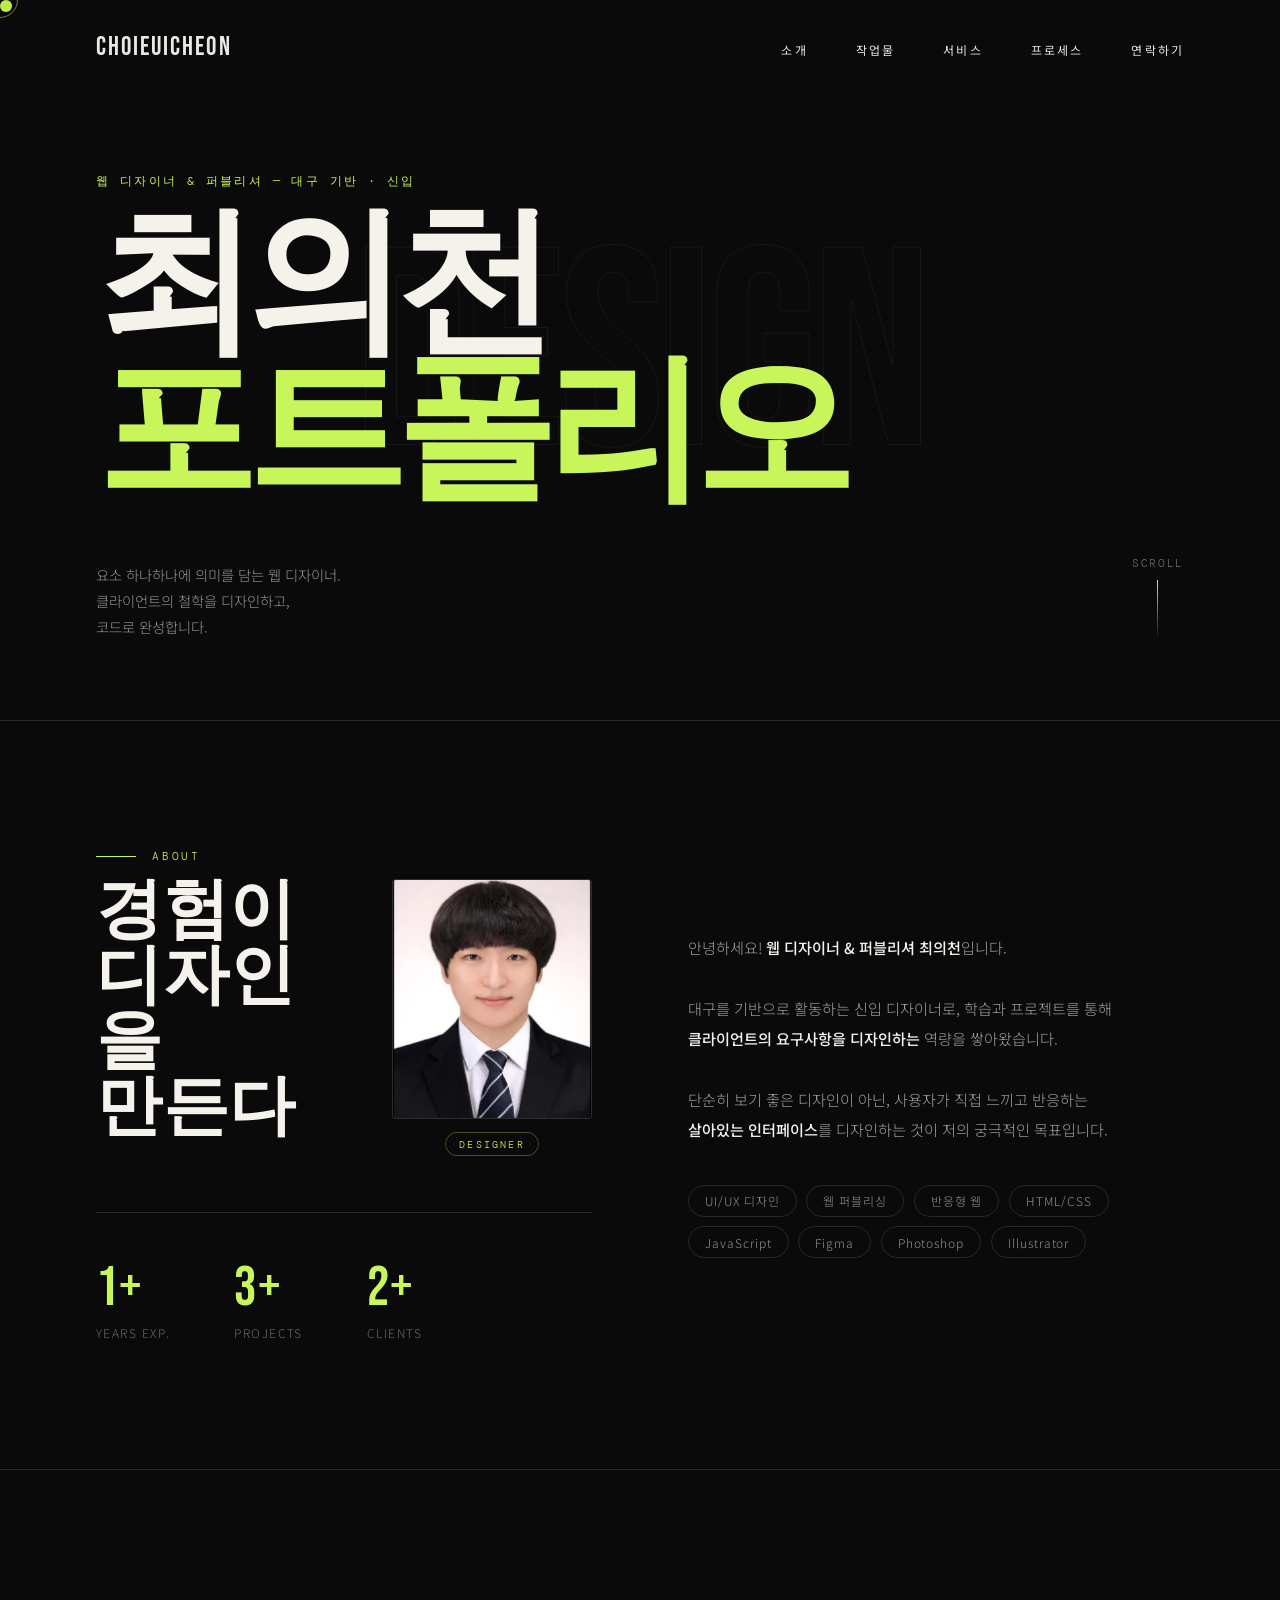
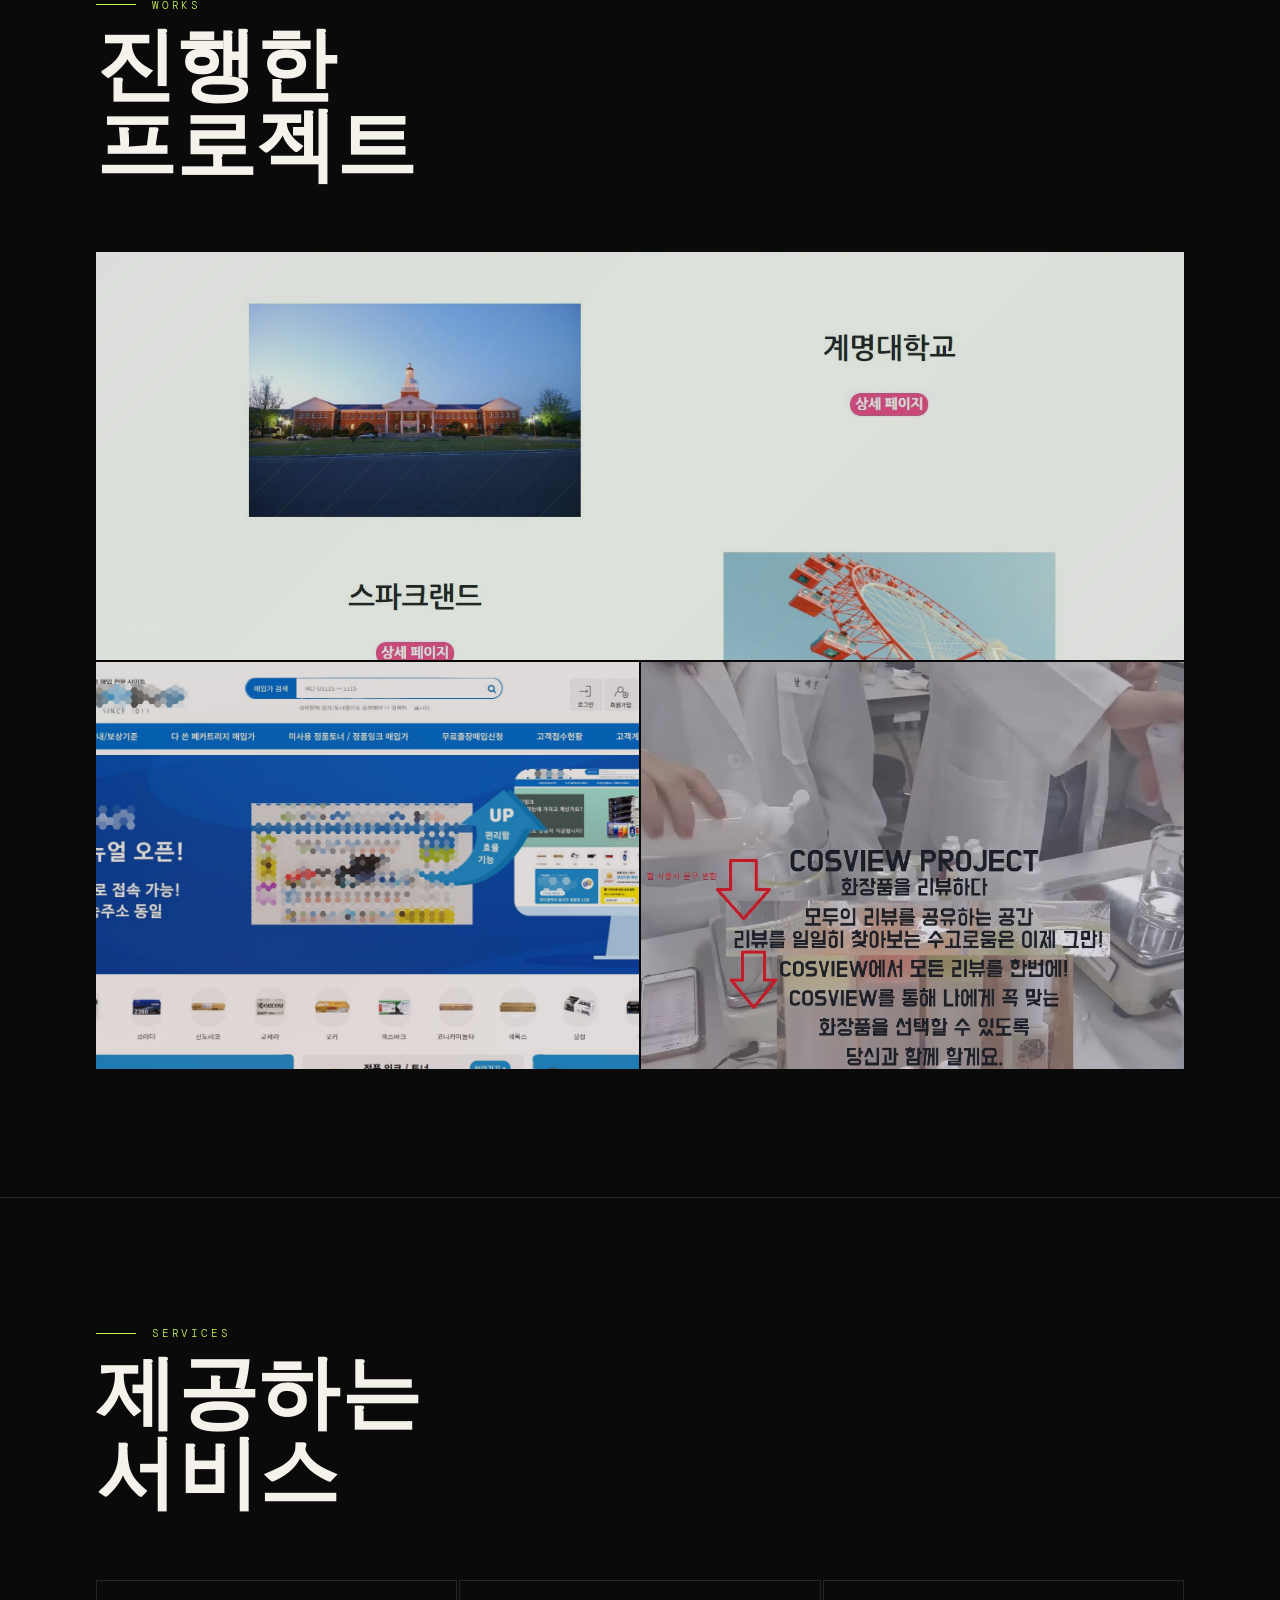
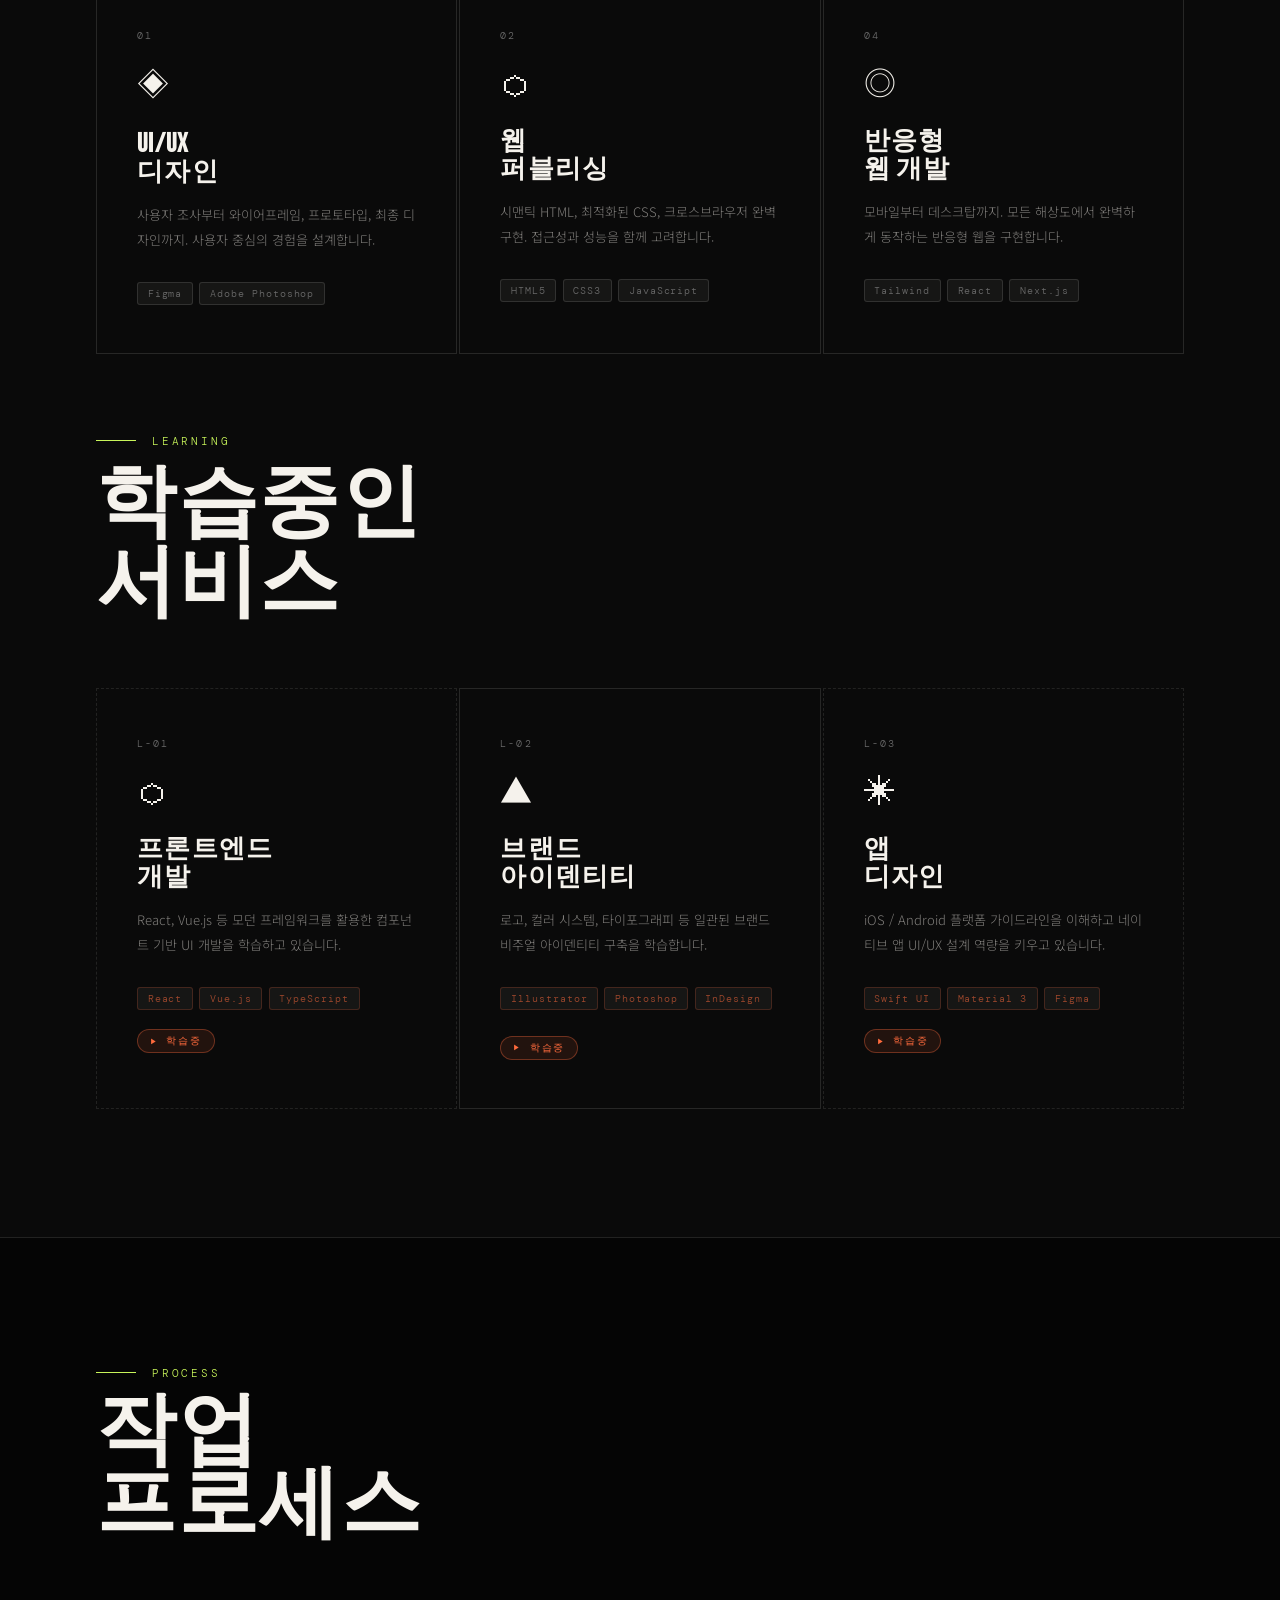
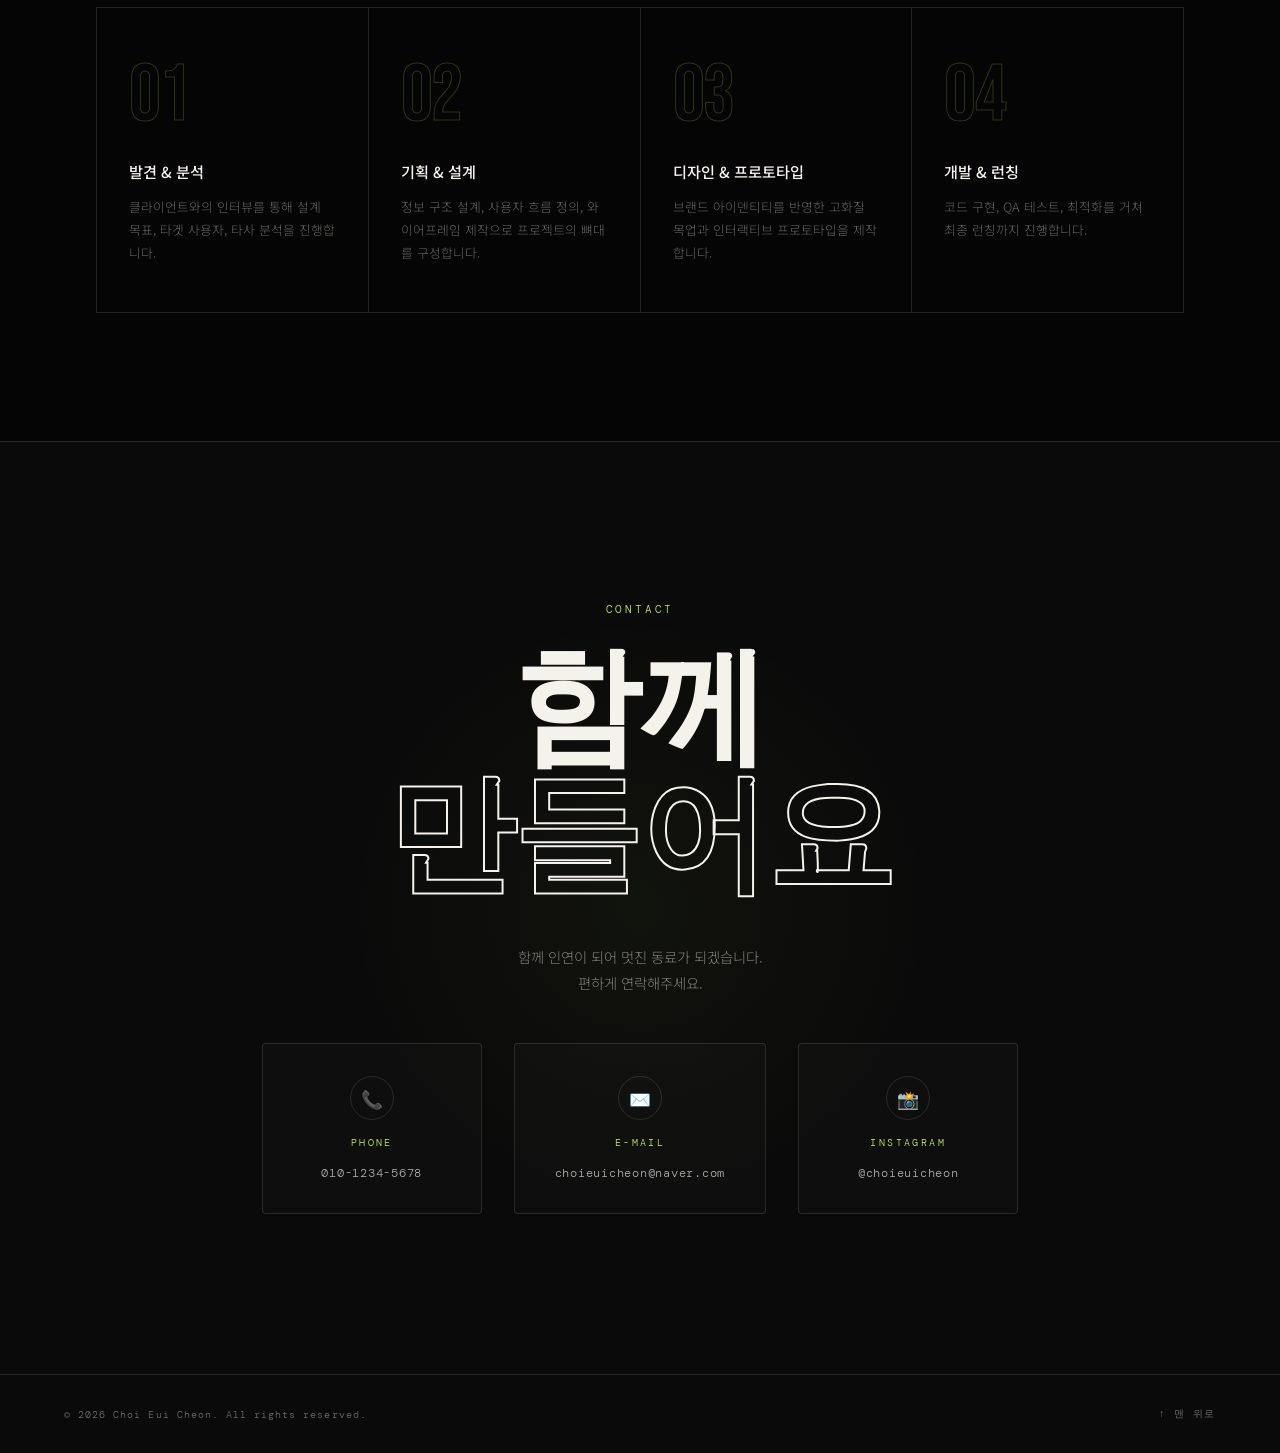
